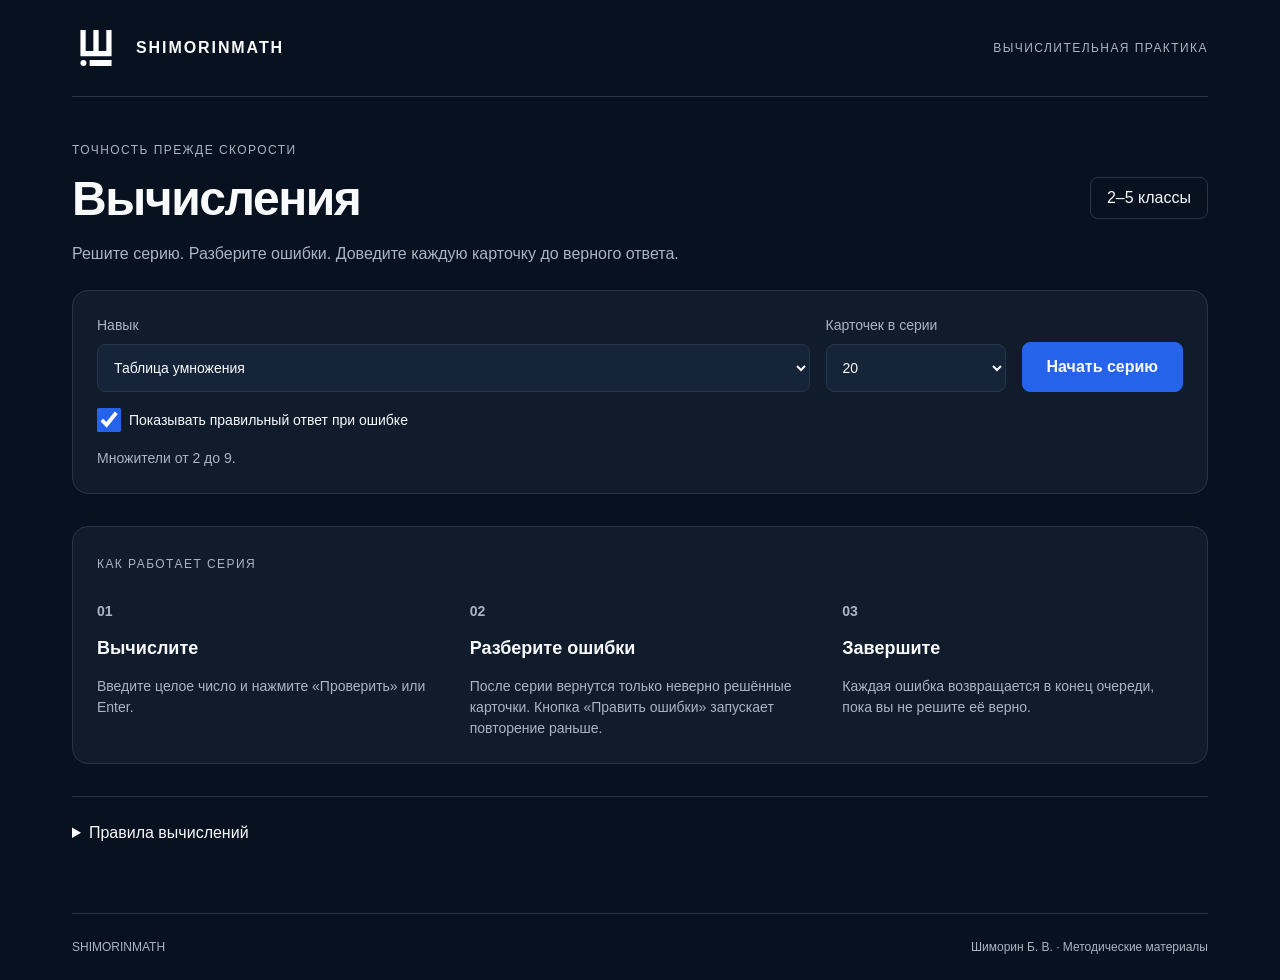
==== arithmetic/index.html @ 43466788 "Add SHIMORINMATH arithmetic card trainer with repeated error correction" ====
<!doctype html><html lang="ru"><head><meta charset="utf-8"><meta name="viewport" content="width=device-width,initial-scale=1"><title>Вычисления — SHIMORINMATH</title><link rel="icon" href="../SHIMORINMATH_Favicon.svg"><link rel="stylesheet" href="style.css"><script defer src="core.js"></script><script defer src="app.js"></script></head><body>
<div class="page"><header><div class="brand"><img src="SHIMORINMATH_Logo_White.svg" alt="" width="48" height="48"><span>SHIMORINMATH</span></div><span class="eyebrow">ВЫЧИСЛИТЕЛЬНАЯ ПРАКТИКА</span></header>
<main><div class="heading"><div><p class="eyebrow">ТОЧНОСТЬ ПРЕЖДЕ СКОРОСТИ</p><h1>Вычисления</h1><p class="lead">Решите серию. Разберите ошибки. Доведите каждую карточку до верного ответа.</p></div><span class="tag">2–5 классы</span></div>
<section class="settings" aria-label="Настройки"><label>Навык<select id="mode"></select></label><label>Карточек в серии<select id="count"><option>10</option><option selected>20</option><option>30</option><option>50</option></select></label><button id="start" class="primary">Начать серию</button><label class="toggle"><input id="reveal" type="checkbox" checked><span>Показывать правильный ответ при ошибке</span></label><p id="description"></p></section>
<section id="workspace" hidden><div class="status"><span id="phase"></span><span id="progressText"></span></div><progress id="progress" max="20" value="0" aria-label="Решённые карточки"></progress>
<div class="arena"><aside id="goodPile" class="pile good"><span class="pile-icon">✓</span><h2>Верно</h2><strong id="goodCount">0</strong><p id="correctedCount">Исправлено: 0</p><div class="stack"></div></aside>
<div class="center"><article id="card" class="card"><span id="cardLabel" class="eyebrow">НОВАЯ КАРТОЧКА</span><div id="expression" class="expression"></div><form id="answerForm"><label for="answer">Ваш ответ</label><input id="answer" type="text" inputmode="numeric" autocomplete="off" maxlength="4"><button id="check" class="primary" type="submit">Проверить</button></form><div id="feedback" role="status" aria-live="polite"></div><button id="continue" hidden class="primary">Продолжить →</button></article>
<div id="summary" hidden class="card"><span class="eyebrow">СЕРИЯ ЗАВЕРШЕНА</span><h2>Ошибок не осталось</h2><p id="result"></p><p id="recommendation"></p><button id="again" class="primary">Новая серия</button></div></div>
<aside id="badPile" class="pile bad"><span class="pile-icon">↻</span><h2>Ошибки</h2><strong id="badCount">0</strong><p>Возвращаются до верного решения</p><div class="stack"></div></aside></div><div class="actions"><button id="review">Править ошибки</button><span id="saveStatus">Прогресс сохраняется на этом устройстве</span></div></section>
<section id="intro" class="intro"><span class="eyebrow">КАК РАБОТАЕТ СЕРИЯ</span><div class="intro-grid"><div><b>01</b><h2>Вычислите</h2><p>Введите целое число и нажмите «Проверить» или Enter.</p></div><div><b>02</b><h2>Разберите ошибки</h2><p>После серии вернутся только неверно решённые карточки. Кнопка «Править ошибки» запускает повторение раньше.</p></div><div><b>03</b><h2>Завершите</h2><p>Каждая ошибка возвращается в конец очереди, пока вы не решите её верно.</p></div></div></section>
<details><summary>Правила вычислений</summary><p>Перед работой нужны знание разрядов и смысл четырёх арифметических действий. Таблица умножения — основа для внетабличных вычислений.</p><div class="rules"><p><b>Умножение:</b> разложите двузначный множитель на десятки и единицы: 14 × 6 = 10 × 6 + 4 × 6 = 84.</p><p><b>Деление:</b> разложите делимое на удобные слагаемые: 84 : 6 = 60 : 6 + 24 : 6 = 14. Проверьте умножением.</p><p><b>Сложение:</b> сначала дополните до десятка: 48 + 7 = 48 + 2 + 5 = 55.</p><p><b>Вычитание:</b> сначала дойдите до десятка: 52 − 8 = 52 − 2 − 6 = 44. Проверьте сложением.</p></div><p>Не теряйте перенесённый десяток. Исправление ошибок завершает тренировку, но не заменяет результат первой самостоятельной попытки.</p></details>
</main><footer><span>SHIMORINMATH</span><span>Шиморин Б. В. · Методические материалы</span></footer></div><dialog id="restartDialog"><h2>Начать новую серию?</h2><p>Текущая незавершённая серия будет заменена.</p><div class="actions"><button id="cancelRestart">Продолжить текущую</button><button id="confirmRestart" class="primary">Начать новую</button></div></dialog></body></html>
---- arithmetic/style.css ----
:root{color-scheme:dark;--bg:#08111F;--surface:#101C2C;--interactive:#16243A;--text:#F8FAFC;--muted:#A9B4C4;--line:#263548;--blue:#2563EB;--green:#16A34A;--red:#DC2626}*{box-sizing:border-box}body{margin:0;background:var(--bg);color:var(--text);font:16px/1.5 Manrope,Inter,Arial,sans-serif}button,input,select{font:inherit}button,select,input{min-height:48px;border:1px solid var(--line);border-radius:8px;background:var(--interactive);color:var(--text)}button{padding:12px 24px;cursor:pointer;font-weight:600}button:hover{border-color:var(--muted)}button:disabled{opacity:.45;cursor:default}.primary{background:var(--blue);border-color:var(--blue)}:focus-visible{outline:3px solid #A9B4C4;outline-offset:4px}[hidden]{display:none!important}.page{max-width:1200px;margin:auto;padding:24px 32px}header,.brand,.heading,.status,.actions,footer{display:flex;align-items:center;justify-content:space-between;gap:16px}.brand{justify-content:flex-start;font-weight:600;letter-spacing:.12em}header{padding-bottom:24px;border-bottom:1px solid var(--line)}.eyebrow{font-size:12px;letter-spacing:.12em;color:var(--muted)}.heading{padding:32px 0 24px}h1{font-size:48px;line-height:1.15;margin:8px 0 16px;letter-spacing:-.03em}h2{font-size:24px;margin:12px 0}.lead{max-width:650px;color:var(--muted);margin:0}.tag{border:1px solid var(--line);border-radius:8px;padding:8px 16px;white-space:nowrap}.settings{display:grid;grid-template-columns:minmax(0,1fr) 180px auto;gap:16px;background:var(--surface);padding:24px;border:1px solid var(--line);border-radius:16px}.settings label{display:flex;flex-direction:column;gap:8px;font-size:14px;color:var(--muted)}select{width:100%;padding:8px 12px}.settings>button{align-self:end}.settings .toggle{grid-column:1/-1;flex-direction:row;align-items:center;color:var(--text)}input[type=checkbox]{min-height:24px;width:24px;accent-color:var(--blue);margin:0}.settings p{grid-column:1/-1;margin:0;color:var(--muted);font-size:14px}.status{margin:24px 0 8px;color:var(--muted);font-size:14px}progress{width:100%;height:6px;display:block;accent-color:var(--blue);border:0}progress::-webkit-progress-bar{background:var(--line);border-radius:8px}progress::-webkit-progress-value{background:var(--blue);border-radius:8px}.arena{display:grid;grid-template-columns:1fr minmax(300px,440px) 1fr;gap:32px;align-items:center;padding:32px 0;overflow:hidden}.pile{text-align:center;position:relative;padding:24px 16px;border:1px solid var(--line);border-radius:16px;background:var(--surface)}.pile h2{font-size:18px;margin:8px 0}.pile strong{font-size:48px;line-height:1.2}.pile p{font-size:12px;color:var(--muted);min-height:36px;margin:12px 0}.pile-icon{font-size:24px}.good .pile-icon{color:var(--green)}.bad .pile-icon{color:var(--red)}.stack{height:12px;border-top:2px solid var(--line);border-bottom:2px solid var(--line);margin:16px 12px 0}.card{border:1px solid #3A4C63;border-radius:16px;background:var(--surface);padding:32px;text-align:center;box-shadow:0 16px 48px #0003;position:relative}.expression{font:64px/1.4 'STIX Two Math','Cambria Math',serif;white-space:nowrap;margin:24px -16px}#answerForm{display:grid;gap:12px}#answerForm label{font-size:14px;color:var(--muted)}#answer{width:100%;font-size:32px;text-align:center;height:64px}#feedback{font-size:16px;margin-top:16px;min-height:24px}#continue{width:100%;margin-top:16px}.good-text{border-top:2px solid var(--green);padding-top:12px}.bad-text{border-top:2px solid var(--red);padding-top:12px}.actions{flex-wrap:wrap}.actions span{color:var(--muted);font-size:12px}.intro{margin:32px 0;background:var(--surface);border:1px solid var(--line);border-radius:16px;padding:24px}.intro-grid{display:grid;grid-template-columns:repeat(3,1fr);gap:32px;margin-top:24px}.intro b{color:var(--muted);font-size:14px}.intro h2{font-size:18px}.intro p,details p{color:var(--muted);font-size:14px}.intro p{margin-bottom:0}details{margin:24px 0;border-top:1px solid var(--line);padding:24px 0}summary{cursor:pointer;min-height:44px}.rules{display:grid;grid-template-columns:1fr 1fr;gap:16px}footer{border-top:1px solid var(--line);padding-top:24px;color:var(--muted);font-size:12px}dialog{max-width:500px;background:var(--surface);color:var(--text);border:1px solid var(--line);border-radius:16px;padding:32px}dialog::backdrop{background:#0009}dialog .actions{margin-top:24px}.flying{pointer-events:none;z-index:9;position:fixed;margin:0;transition:transform .48s cubic-bezier(.4,0,.2,1),opacity .48s}.pile.pulse{outline:2px solid var(--blue)}@media(max-width:760px){.page{padding:16px}.heading{padding:24px 0}h1{font-size:32px}.tag,header>.eyebrow{display:none}.settings{grid-template-columns:1fr 120px;padding:16px}.settings>button{grid-column:1/-1}.arena{grid-template-columns:1fr 1fr;gap:16px;padding:24px 0}.center{grid-column:1/-1;grid-row:1}.pile{padding:12px}.pile strong{font-size:32px}.pile p{min-height:0;margin:4px 0}.pile-icon,.stack{display:none}.pile h2{margin:0}.card{padding:24px}.expression{font-size:48px}.intro-grid,.rules{grid-template-columns:1fr;gap:16px}.brand{font-size:14px}footer{align-items:flex-start;flex-direction:column;gap:8px}.status{gap:8px;font-size:12px}}@media(prefers-reduced-motion:reduce){*,*::before,*::after{transition:none!important;animation:none!important}}
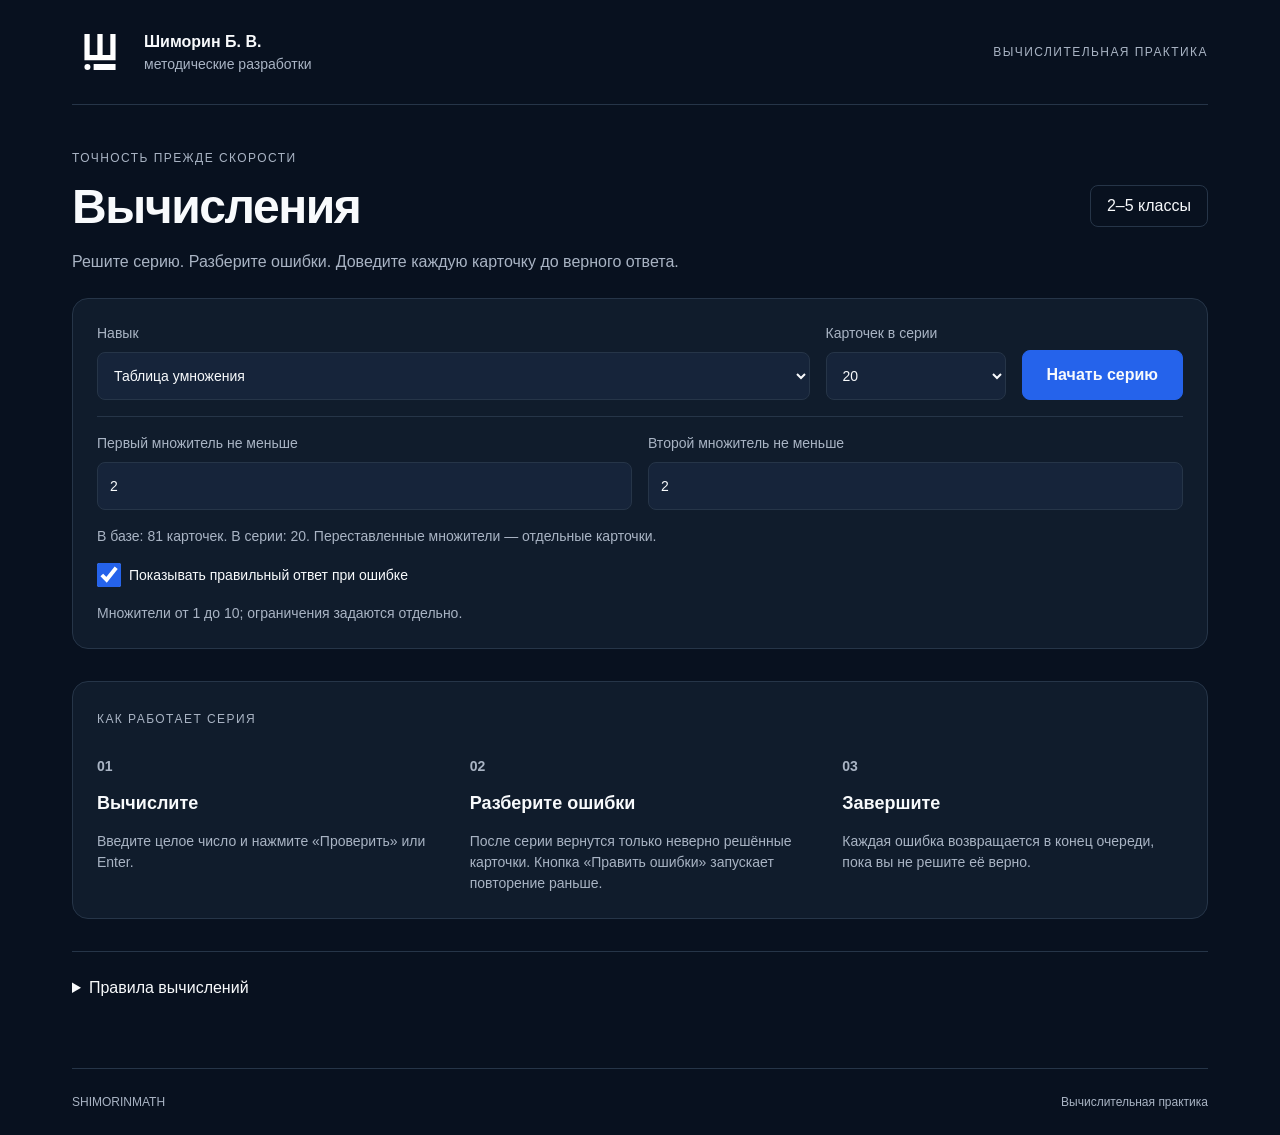
==== commit 351a5837: "Add brand logo motion and exhaustive multiplication banks with independent minimums" ====
--- a/arithmetic/index.html
+++ b/arithmetic/index.html
@@ -1,7 +1,7 @@
-<!doctype html><html lang="ru"><head><meta charset="utf-8"><meta name="viewport" content="width=device-width,initial-scale=1"><title>Вычисления — SHIMORINMATH</title><link rel="icon" href="../SHIMORINMATH_Favicon.svg"><link rel="stylesheet" href="style.css"><script defer src="core.js"></script><script defer src="app.js"></script></head><body>
-<div class="page"><header><div class="brand"><img src="SHIMORINMATH_Logo_White.svg" alt="" width="48" height="48"><span>SHIMORINMATH</span></div><span class="eyebrow">ВЫЧИСЛИТЕЛЬНАЯ ПРАКТИКА</span></header>
+<!doctype html><html lang="ru"><head><meta charset="utf-8"><meta name="viewport" content="width=device-width,initial-scale=1"><title>Вычисления — SHIMORINMATH</title><link rel="icon" href="../SHIMORINMATH_Favicon.svg"><link rel="stylesheet" href="style.css?v=2"><script defer src="core.js?v=2"></script><script defer src="app.js?v=2"></script></head><body>
+<div class="page"><header><div class="brand"><button id="logoButton" aria-label="Фирменный знак SHIMORINMATH: существует единственный"><img id="logo" src="SHIMORINMATH_Logo_White.svg" alt="" width="48" height="48"></button><span>Шиморин Б. В.<small>методические разработки</small></span></div><span class="eyebrow">ВЫЧИСЛИТЕЛЬНАЯ ПРАКТИКА</span></header>
 <main><div class="heading"><div><p class="eyebrow">ТОЧНОСТЬ ПРЕЖДЕ СКОРОСТИ</p><h1>Вычисления</h1><p class="lead">Решите серию. Разберите ошибки. Доведите каждую карточку до верного ответа.</p></div><span class="tag">2–5 классы</span></div>
-<section class="settings" aria-label="Настройки"><label>Навык<select id="mode"></select></label><label>Карточек в серии<select id="count"><option>10</option><option selected>20</option><option>30</option><option>50</option></select></label><button id="start" class="primary">Начать серию</button><label class="toggle"><input id="reveal" type="checkbox" checked><span>Показывать правильный ответ при ошибке</span></label><p id="description"></p></section>
+<section class="settings" aria-label="Настройки"><label>Навык<select id="mode"></select></label><label>Карточек в серии<select id="count"><option>10</option><option selected>20</option><option>30</option><option>50</option></select></label><button id="start" class="primary">Начать серию</button><div id="factorSettings" class="factor-settings"><label>Первый множитель не меньше<input id="minA" type="number" min="1" max="200" step="1" value="2"></label><label>Второй множитель не меньше<input id="minB" type="number" min="1" max="200" step="1" value="2"></label><p id="bankSize" role="status"></p></div><p id="settingsError" role="alert" hidden></p><label class="toggle"><input id="reveal" type="checkbox" checked><span>Показывать правильный ответ при ошибке</span></label><p id="description"></p></section>
 <section id="workspace" hidden><div class="status"><span id="phase"></span><span id="progressText"></span></div><progress id="progress" max="20" value="0" aria-label="Решённые карточки"></progress>
 <div class="arena"><aside id="goodPile" class="pile good"><span class="pile-icon">✓</span><h2>Верно</h2><strong id="goodCount">0</strong><p id="correctedCount">Исправлено: 0</p><div class="stack"></div></aside>
 <div class="center"><article id="card" class="card"><span id="cardLabel" class="eyebrow">НОВАЯ КАРТОЧКА</span><div id="expression" class="expression"></div><form id="answerForm"><label for="answer">Ваш ответ</label><input id="answer" type="text" inputmode="numeric" autocomplete="off" maxlength="4"><button id="check" class="primary" type="submit">Проверить</button></form><div id="feedback" role="status" aria-live="polite"></div><button id="continue" hidden class="primary">Продолжить →</button></article>
@@ -9,4 +9,4 @@
 <aside id="badPile" class="pile bad"><span class="pile-icon">↻</span><h2>Ошибки</h2><strong id="badCount">0</strong><p>Возвращаются до верного решения</p><div class="stack"></div></aside></div><div class="actions"><button id="review">Править ошибки</button><span id="saveStatus">Прогресс сохраняется на этом устройстве</span></div></section>
 <section id="intro" class="intro"><span class="eyebrow">КАК РАБОТАЕТ СЕРИЯ</span><div class="intro-grid"><div><b>01</b><h2>Вычислите</h2><p>Введите целое число и нажмите «Проверить» или Enter.</p></div><div><b>02</b><h2>Разберите ошибки</h2><p>После серии вернутся только неверно решённые карточки. Кнопка «Править ошибки» запускает повторение раньше.</p></div><div><b>03</b><h2>Завершите</h2><p>Каждая ошибка возвращается в конец очереди, пока вы не решите её верно.</p></div></div></section>
 <details><summary>Правила вычислений</summary><p>Перед работой нужны знание разрядов и смысл четырёх арифметических действий. Таблица умножения — основа для внетабличных вычислений.</p><div class="rules"><p><b>Умножение:</b> разложите двузначный множитель на десятки и единицы: 14 × 6 = 10 × 6 + 4 × 6 = 84.</p><p><b>Деление:</b> разложите делимое на удобные слагаемые: 84 : 6 = 60 : 6 + 24 : 6 = 14. Проверьте умножением.</p><p><b>Сложение:</b> сначала дополните до десятка: 48 + 7 = 48 + 2 + 5 = 55.</p><p><b>Вычитание:</b> сначала дойдите до десятка: 52 − 8 = 52 − 2 − 6 = 44. Проверьте сложением.</p></div><p>Не теряйте перенесённый десяток. Исправление ошибок завершает тренировку, но не заменяет результат первой самостоятельной попытки.</p></details>
-</main><footer><span>SHIMORINMATH</span><span>Шиморин Б. В. · Методические материалы</span></footer></div><dialog id="restartDialog"><h2>Начать новую серию?</h2><p>Текущая незавершённая серия будет заменена.</p><div class="actions"><button id="cancelRestart">Продолжить текущую</button><button id="confirmRestart" class="primary">Начать новую</button></div></dialog></body></html>
+</main><footer><span>SHIMORINMATH</span><span>Вычислительная практика</span></footer></div><dialog id="restartDialog"><h2>Начать новую серию?</h2><p>Текущая незавершённая серия будет заменена.</p><div class="actions"><button id="cancelRestart">Продолжить текущую</button><button id="confirmRestart" class="primary">Начать новую</button></div></dialog></body></html>
--- a/arithmetic/style.css
+++ b/arithmetic/style.css
@@ -1 +1,3 @@
 :root{color-scheme:dark;--bg:#08111F;--surface:#101C2C;--interactive:#16243A;--text:#F8FAFC;--muted:#A9B4C4;--line:#263548;--blue:#2563EB;--green:#16A34A;--red:#DC2626}*{box-sizing:border-box}body{margin:0;background:var(--bg);color:var(--text);font:16px/1.5 Manrope,Inter,Arial,sans-serif}button,input,select{font:inherit}button,select,input{min-height:48px;border:1px solid var(--line);border-radius:8px;background:var(--interactive);color:var(--text)}button{padding:12px 24px;cursor:pointer;font-weight:600}button:hover{border-color:var(--muted)}button:disabled{opacity:.45;cursor:default}.primary{background:var(--blue);border-color:var(--blue)}:focus-visible{outline:3px solid #A9B4C4;outline-offset:4px}[hidden]{display:none!important}.page{max-width:1200px;margin:auto;padding:24px 32px}header,.brand,.heading,.status,.actions,footer{display:flex;align-items:center;justify-content:space-between;gap:16px}.brand{justify-content:flex-start;font-weight:600;letter-spacing:.12em}header{padding-bottom:24px;border-bottom:1px solid var(--line)}.eyebrow{font-size:12px;letter-spacing:.12em;color:var(--muted)}.heading{padding:32px 0 24px}h1{font-size:48px;line-height:1.15;margin:8px 0 16px;letter-spacing:-.03em}h2{font-size:24px;margin:12px 0}.lead{max-width:650px;color:var(--muted);margin:0}.tag{border:1px solid var(--line);border-radius:8px;padding:8px 16px;white-space:nowrap}.settings{display:grid;grid-template-columns:minmax(0,1fr) 180px auto;gap:16px;background:var(--surface);padding:24px;border:1px solid var(--line);border-radius:16px}.settings label{display:flex;flex-direction:column;gap:8px;font-size:14px;color:var(--muted)}select{width:100%;padding:8px 12px}.settings>button{align-self:end}.settings .toggle{grid-column:1/-1;flex-direction:row;align-items:center;color:var(--text)}input[type=checkbox]{min-height:24px;width:24px;accent-color:var(--blue);margin:0}.settings p{grid-column:1/-1;margin:0;color:var(--muted);font-size:14px}.status{margin:24px 0 8px;color:var(--muted);font-size:14px}progress{width:100%;height:6px;display:block;accent-color:var(--blue);border:0}progress::-webkit-progress-bar{background:var(--line);border-radius:8px}progress::-webkit-progress-value{background:var(--blue);border-radius:8px}.arena{display:grid;grid-template-columns:1fr minmax(300px,440px) 1fr;gap:32px;align-items:center;padding:32px 0;overflow:hidden}.pile{text-align:center;position:relative;padding:24px 16px;border:1px solid var(--line);border-radius:16px;background:var(--surface)}.pile h2{font-size:18px;margin:8px 0}.pile strong{font-size:48px;line-height:1.2}.pile p{font-size:12px;color:var(--muted);min-height:36px;margin:12px 0}.pile-icon{font-size:24px}.good .pile-icon{color:var(--green)}.bad .pile-icon{color:var(--red)}.stack{height:12px;border-top:2px solid var(--line);border-bottom:2px solid var(--line);margin:16px 12px 0}.card{border:1px solid #3A4C63;border-radius:16px;background:var(--surface);padding:32px;text-align:center;box-shadow:0 16px 48px #0003;position:relative}.expression{font:64px/1.4 'STIX Two Math','Cambria Math',serif;white-space:nowrap;margin:24px -16px}#answerForm{display:grid;gap:12px}#answerForm label{font-size:14px;color:var(--muted)}#answer{width:100%;font-size:32px;text-align:center;height:64px}#feedback{font-size:16px;margin-top:16px;min-height:24px}#continue{width:100%;margin-top:16px}.good-text{border-top:2px solid var(--green);padding-top:12px}.bad-text{border-top:2px solid var(--red);padding-top:12px}.actions{flex-wrap:wrap}.actions span{color:var(--muted);font-size:12px}.intro{margin:32px 0;background:var(--surface);border:1px solid var(--line);border-radius:16px;padding:24px}.intro-grid{display:grid;grid-template-columns:repeat(3,1fr);gap:32px;margin-top:24px}.intro b{color:var(--muted);font-size:14px}.intro h2{font-size:18px}.intro p,details p{color:var(--muted);font-size:14px}.intro p{margin-bottom:0}details{margin:24px 0;border-top:1px solid var(--line);padding:24px 0}summary{cursor:pointer;min-height:44px}.rules{display:grid;grid-template-columns:1fr 1fr;gap:16px}footer{border-top:1px solid var(--line);padding-top:24px;color:var(--muted);font-size:12px}dialog{max-width:500px;background:var(--surface);color:var(--text);border:1px solid var(--line);border-radius:16px;padding:32px}dialog::backdrop{background:#0009}dialog .actions{margin-top:24px}.flying{pointer-events:none;z-index:9;position:fixed;margin:0;transition:transform .48s cubic-bezier(.4,0,.2,1),opacity .48s}.pile.pulse{outline:2px solid var(--blue)}@media(max-width:760px){.page{padding:16px}.heading{padding:24px 0}h1{font-size:32px}.tag,header>.eyebrow{display:none}.settings{grid-template-columns:1fr 120px;padding:16px}.settings>button{grid-column:1/-1}.arena{grid-template-columns:1fr 1fr;gap:16px;padding:24px 0}.center{grid-column:1/-1;grid-row:1}.pile{padding:12px}.pile strong{font-size:32px}.pile p{min-height:0;margin:4px 0}.pile-icon,.stack{display:none}.pile h2{margin:0}.card{padding:24px}.expression{font-size:48px}.intro-grid,.rules{grid-template-columns:1fr;gap:16px}.brand{font-size:14px}footer{align-items:flex-start;flex-direction:column;gap:8px}.status{gap:8px;font-size:12px}}@media(prefers-reduced-motion:reduce){*,*::before,*::after{transition:none!important;animation:none!important}}
+
+.brand{letter-spacing:0;font-size:16px}.brand small{display:block;color:var(--muted);font-size:14px;font-weight:400}.brand #logoButton{background:none;border:0;padding:4px;min-height:56px;width:56px;flex-shrink:0}.brand img{display:block;transform-origin:50% 50%}.logo-turn{animation:logo-turn 2.1s cubic-bezier(.4,0,.2,1)}@keyframes logo-turn{0%{transform:rotate(0)}28.571%{transform:rotate(-90deg)}71.429%{transform:rotate(-90deg)}100%{transform:rotate(0)}}.factor-settings{grid-column:1/-1;display:grid;grid-template-columns:1fr 1fr;gap:16px;border-top:1px solid var(--line);padding-top:16px}.factor-settings input{width:100%;padding:8px 12px}.factor-settings p{grid-column:1/-1}#settingsError{border-left:2px solid var(--red);padding-left:12px;color:var(--text)}@media(max-width:760px){.factor-settings{grid-template-columns:1fr}.factor-settings label{font-size:14px}.brand small{font-size:12px}.brand{font-size:14px}}
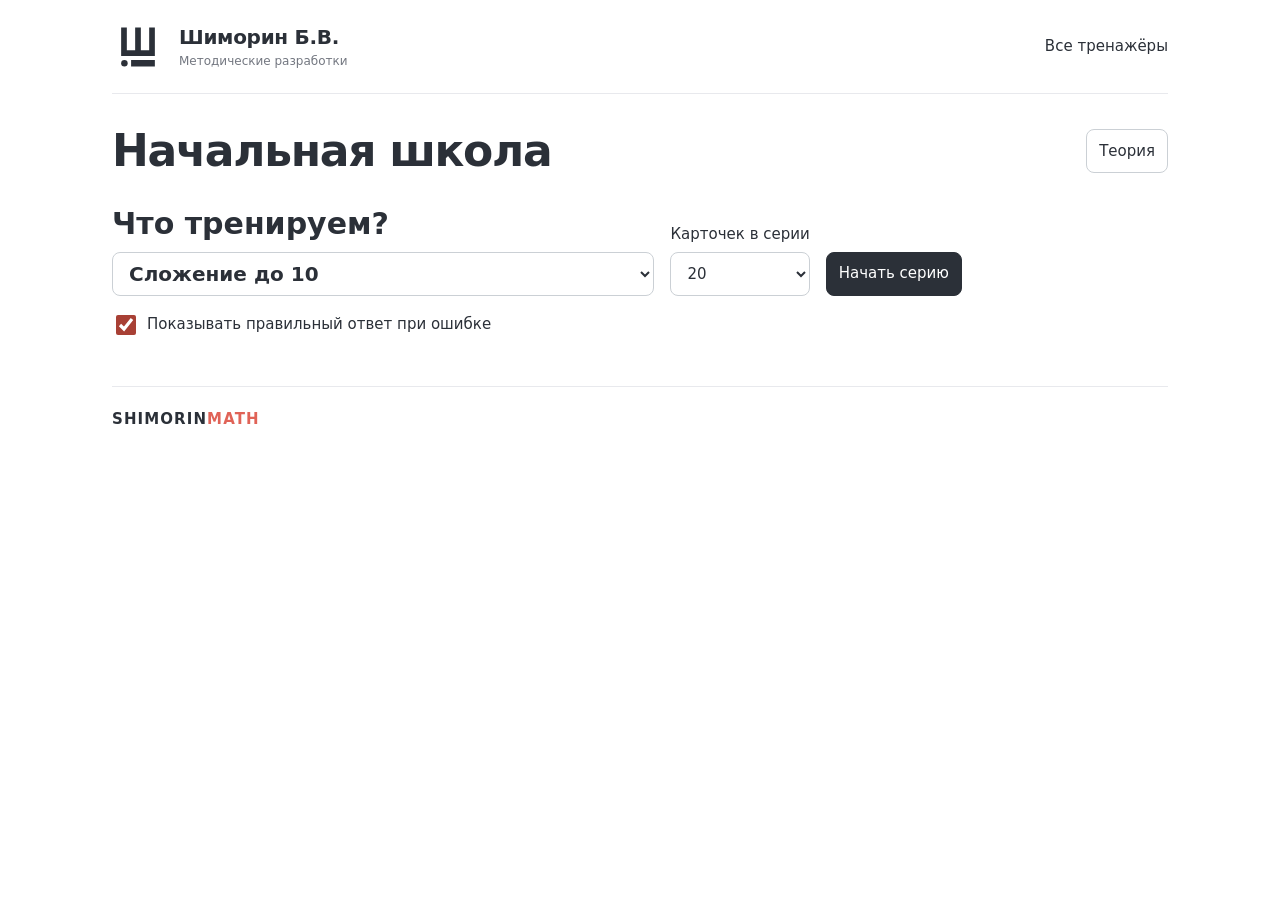
==== commit c63669ad: "Добавить в каталог тригонометрию и серию для начальной школы" ====
--- a/arithmetic/index.html
+++ b/arithmetic/index.html
@@ -1,12 +1,22 @@
-<!doctype html><html lang="ru"><head><meta charset="utf-8"><meta name="viewport" content="width=device-width,initial-scale=1"><title>Вычисления — SHIMORINMATH</title><link rel="icon" href="../SHIMORINMATH_Favicon.svg"><link rel="stylesheet" href="style.css?v=2"><script defer src="core.js?v=2"></script><script defer src="app.js?v=2"></script></head><body>
-<div class="page"><header><div class="brand"><button id="logoButton" aria-label="Фирменный знак SHIMORINMATH: существует единственный"><img id="logo" src="SHIMORINMATH_Logo_White.svg" alt="" width="48" height="48"></button><span>Шиморин Б. В.<small>методические разработки</small></span></div><span class="eyebrow">ВЫЧИСЛИТЕЛЬНАЯ ПРАКТИКА</span></header>
-<main><div class="heading"><div><p class="eyebrow">ТОЧНОСТЬ ПРЕЖДЕ СКОРОСТИ</p><h1>Вычисления</h1><p class="lead">Решите серию. Разберите ошибки. Доведите каждую карточку до верного ответа.</p></div><span class="tag">2–5 классы</span></div>
-<section class="settings" aria-label="Настройки"><label>Навык<select id="mode"></select></label><label>Карточек в серии<select id="count"><option>10</option><option selected>20</option><option>30</option><option>50</option></select></label><button id="start" class="primary">Начать серию</button><div id="factorSettings" class="factor-settings"><label>Первый множитель не меньше<input id="minA" type="number" min="1" max="200" step="1" value="2"></label><label>Второй множитель не меньше<input id="minB" type="number" min="1" max="200" step="1" value="2"></label><p id="bankSize" role="status"></p></div><p id="settingsError" role="alert" hidden></p><label class="toggle"><input id="reveal" type="checkbox" checked><span>Показывать правильный ответ при ошибке</span></label><p id="description"></p></section>
+<!doctype html>
+<html lang="ru"><head>
+<meta charset="utf-8"><meta name="viewport" content="width=device-width,initial-scale=1">
+<title>Начальная школа · SHIMORINMATH</title><link rel="icon" href="../SHIMORINMATH_Favicon.svg">
+<link rel="stylesheet" href="../catalog.css">
+<link rel="stylesheet" href="../catalog-identity.css">
+<link rel="stylesheet" href="../brand-details.css">
+<link rel="stylesheet" href="../trainer-scores.css">
+<script defer src="../brand-motion.js"></script>
+<link rel="stylesheet" href="style.css?v=3"><script defer src="core.js?v=3"></script><script defer src="app.js?v=3"></script>
+</head><body><a class="skip" href="#main">К заданиям</a><div class="page">
+<header class="site-header"><div class="author-identity"><button class="logo-trigger" type="button" data-animated-logo aria-label="Анимировать логотип Шиморина Б.В." title="Повернуть логотип" style="--logo-size:52px"><img data-logo-mark src="../brand-logo.svg" width="52" height="52" alt="Логотип Шиморина Б.В."></button><a class="author-copy" href="../" aria-label="Шиморин Б.В. Методические разработки — главная"><strong>Шиморин Б.В.</strong><small>Методические разработки</small></a></div><a href="../">Все тренажёры</a></header>
+<main id="main">
+<div class="heading"><h1>Начальная школа</h1><button id="openTheory">Теория</button></div><section class="settings" aria-label="Настройки"><label class="mode-label">Что тренируем?<select id="mode"></select></label><label>Карточек в серии<select id="count"><option>10</option><option selected>20</option><option>30</option><option>50</option></select></label><button id="start" class="primary">Начать серию</button><div id="factorSettings" class="factor-settings"><label>Первый множитель не меньше<input id="minA" type="number" min="1" max="200" step="1" value="2"></label><label>Второй множитель не меньше<input id="minB" type="number" min="1" max="200" step="1" value="2"></label><p id="bankSize" role="status"></p></div><p id="settingsError" role="alert" hidden></p><label class="toggle"><input id="reveal" type="checkbox" checked><span>Показывать правильный ответ при ошибке</span></label></section>
 <section id="workspace" hidden><div class="status"><span id="phase"></span><span id="progressText"></span></div><progress id="progress" max="20" value="0" aria-label="Решённые карточки"></progress>
-<div class="arena"><aside id="goodPile" class="pile good"><span class="pile-icon">✓</span><h2>Верно</h2><strong id="goodCount">0</strong><p id="correctedCount">Исправлено: 0</p><div class="stack"></div></aside>
-<div class="center"><article id="card" class="card"><span id="cardLabel" class="eyebrow">НОВАЯ КАРТОЧКА</span><div id="expression" class="expression"></div><form id="answerForm"><label for="answer">Ваш ответ</label><input id="answer" type="text" inputmode="numeric" autocomplete="off" maxlength="4"><button id="check" class="primary" type="submit">Проверить</button></form><div id="feedback" role="status" aria-live="polite"></div><button id="continue" hidden class="primary">Продолжить →</button></article>
+<div class="trainer-scores" role="group" aria-label="Первые попытки в этой серии"><span class="trainer-score trainer-score--correct"><span aria-hidden="true">🔥</span> Верно <span aria-hidden="true">·</span> <strong id="goodCount">0</strong></span>
+<span class="trainer-score trainer-score--incorrect"><span aria-hidden="true">💩</span> Ошибки <span aria-hidden="true">·</span> <strong id="badCount">0</strong></span> <button id="resetScores">Сбросить счётчики</button></div><div class="center"><article id="card" class="card"><span id="cardLabel" class="eyebrow">НОВАЯ КАРТОЧКА</span><div id="expression" class="expression"></div><form id="answerForm"><label for="answer">Ваш ответ</label><input id="answer" type="text" inputmode="numeric" autocomplete="off" maxlength="4"><button id="check" class="primary" type="submit">Проверить</button></form><div id="feedback" role="status" aria-live="polite"></div><button id="continue" hidden class="primary">Продолжить</button></article>
 <div id="summary" hidden class="card"><span class="eyebrow">СЕРИЯ ЗАВЕРШЕНА</span><h2>Ошибок не осталось</h2><p id="result"></p><p id="recommendation"></p><button id="again" class="primary">Новая серия</button></div></div>
-<aside id="badPile" class="pile bad"><span class="pile-icon">↻</span><h2>Ошибки</h2><strong id="badCount">0</strong><p>Возвращаются до верного решения</p><div class="stack"></div></aside></div><div class="actions"><button id="review">Править ошибки</button><span id="saveStatus">Прогресс сохраняется на этом устройстве</span></div></section>
-<section id="intro" class="intro"><span class="eyebrow">КАК РАБОТАЕТ СЕРИЯ</span><div class="intro-grid"><div><b>01</b><h2>Вычислите</h2><p>Введите целое число и нажмите «Проверить» или Enter.</p></div><div><b>02</b><h2>Разберите ошибки</h2><p>После серии вернутся только неверно решённые карточки. Кнопка «Править ошибки» запускает повторение раньше.</p></div><div><b>03</b><h2>Завершите</h2><p>Каждая ошибка возвращается в конец очереди, пока вы не решите её верно.</p></div></div></section>
-<details><summary>Правила вычислений</summary><p>Перед работой нужны знание разрядов и смысл четырёх арифметических действий. Таблица умножения — основа для внетабличных вычислений.</p><div class="rules"><p><b>Умножение:</b> разложите двузначный множитель на десятки и единицы: 14 × 6 = 10 × 6 + 4 × 6 = 84.</p><p><b>Деление:</b> разложите делимое на удобные слагаемые: 84 : 6 = 60 : 6 + 24 : 6 = 14. Проверьте умножением.</p><p><b>Сложение:</b> сначала дополните до десятка: 48 + 7 = 48 + 2 + 5 = 55.</p><p><b>Вычитание:</b> сначала дойдите до десятка: 52 − 8 = 52 − 2 − 6 = 44. Проверьте сложением.</p></div><p>Не теряйте перенесённый десяток. Исправление ошибок завершает тренировку, но не заменяет результат первой самостоятельной попытки.</p></details>
-</main><footer><span>SHIMORINMATH</span><span>Вычислительная практика</span></footer></div><dialog id="restartDialog"><h2>Начать новую серию?</h2><p>Текущая незавершённая серия будет заменена.</p><div class="actions"><button id="cancelRestart">Продолжить текущую</button><button id="confirmRestart" class="primary">Начать новую</button></div></dialog></body></html>
+<div class="actions"><button id="review">Править ошибки</button><span id="saveStatus" role="status"></span></div></section><dialog id="theory" aria-labelledby="rulesTitle"><h2 id="rulesTitle">Теория</h2><p>Состав числа помогает считать до 20. Например, 8 + 5 = 8 + 2 + 3 = 13, а 13 − 5 = 13 − 3 − 2 = 8.</p><p>Перед работой нужны знание разрядов и смысл четырёх арифметических действий. Таблица умножения — основа для внетабличных вычислений.</p><div class="rules"><p><b>Умножение:</b> разложите двузначный множитель на десятки и единицы: 14 × 6 = 10 × 6 + 4 × 6 = 84.</p><p><b>Деление:</b> разложите делимое на удобные слагаемые: 84 : 6 = 60 : 6 + 24 : 6 = 14. Проверьте умножением.</p><p><b>Сложение:</b> сначала дополните до десятка: 48 + 7 = 48 + 2 + 5 = 55.</p><p><b>Вычитание:</b> сначала дойдите до десятка: 52 − 8 = 52 − 2 − 6 = 44. Проверьте сложением.</p></div><p>Не теряйте перенесённый десяток. Исправление ошибок завершает тренировку, но не заменяет результат первой самостоятельной попытки.</p><form method="dialog"><button>Закрыть</button></form></dialog><dialog id="restartDialog"><h2>Начать новую серию?</h2><p>Текущая незавершённая серия будет заменена.</p><div class="actions"><button id="cancelRestart">Продолжить текущую</button><button id="confirmRestart" class="primary">Начать новую</button></div></dialog>
+</main>
+<footer class="site-footer"><span class="shimorin-wordmark" aria-label="SHIMORINMATH"><span>SHIMORIN</span><span class="wordmark-accent">MATH</span></span></footer>
+</div></body></html>
--- a/catalog.css
+++ b/catalog.css
@@ -0,0 +1,3 @@
+:root{--coral:#E06357;--ink:#2B3038;--muted:#737780;--line:#e8e9ed;--pale:#fff7f5}
+*{box-sizing:border-box}html{color-scheme:light}body{margin:0;background:#fff;color:var(--ink);font:15px/1.5 system-ui,-apple-system,"Segoe UI",Arial,sans-serif}a{color:inherit;text-decoration:none}a:focus-visible{outline:2px solid var(--coral);outline-offset:5px}.page{max-width:1120px;margin:0 auto;padding:0 32px}.site-header{display:flex;align-items:center;justify-content:space-between;gap:24px;min-height:94px;border-bottom:1px solid var(--line)}main{padding:56px 0 52px}h1{font-size:clamp(30px,4vw,44px);line-height:1.15;letter-spacing:-1.3px;font-weight:650;margin:0 0 33px}.trainer-grid{display:grid;grid-template-columns:repeat(2,minmax(0,1fr));gap:20px}.trainer-card{position:relative;display:flex;flex-direction:column;min-width:0;min-height:270px;padding:25px 27px 23px;border:1px solid var(--line);border-radius:15px;transition:border-color .18s,background .18s}.trainer-card:hover{border-color:#e9afa7;background:#fffcfb}.card-top{display:flex;align-items:center;justify-content:space-between;gap:18px;margin-bottom:23px}.card-icon{width:92px;height:66px;color:var(--coral);flex-shrink:0}.card-icon .grid{stroke:#eeeeF1;stroke-width:1;fill:none}.card-icon .axes{stroke:#c3c6cc;stroke-width:1.2;fill:none}.card-icon .plot{stroke:currentColor;stroke-width:2.2;fill:none;stroke-linecap:round;stroke-linejoin:round}.card-icon .ink{stroke:var(--ink)}.card-number{align-self:flex-start;color:#92959d;font-size:11px;font-variant-numeric:tabular-nums;letter-spacing:1px}h2{margin:0 0 8px;font-size:23px;line-height:1.25;letter-spacing:-.5px;font-weight:650}.trainer-card p{margin:0 0 23px;max-width:370px;color:var(--muted);font-size:13px;line-height:1.65}.open{margin-top:auto;display:flex;align-items:center;justify-content:space-between;color:#b34c41;font-size:13px;font-weight:600}.open span:last-child{font-size:22px;font-weight:400;line-height:1}.formula-icon{width:auto;min-width:92px;display:grid;place-items:center;font:italic 29px/1.1 "Cambria Math",Georgia,serif;color:var(--coral);height:66px}.site-footer{border-top:1px solid var(--line);padding:22px 0 25px;font-size:10px;font-weight:650;color:#92959d;letter-spacing:1.4px}.skip{position:fixed;top:-100px;left:12px;padding:10px;background:white;z-index:2}.skip:focus{top:12px}@media(max-width:680px){.page{padding:0 20px}.site-header{min-height:82px;gap:15px}main{padding:35px 0}.trainer-grid{grid-template-columns:1fr;gap:14px}h1{margin-bottom:24px;font-size:32px}.trainer-card{min-height:240px;padding:22px}.card-top{margin-bottom:18px}h2{font-size:22px}.trainer-card p{font-size:13px;margin-bottom:19px}}@media(prefers-reduced-motion:reduce){*{transition:none!important}}
+
--- a/catalog-identity.css
+++ b/catalog-identity.css
@@ -0,0 +1 @@
+.author-identity{display:inline-flex;align-items:center;gap:15px;min-width:0;color:var(--ink);line-height:1.3}.author-identity img{display:block;width:52px;height:52px;flex:0 0 52px}.author-identity strong{display:block;font-size:20px;font-weight:650;letter-spacing:-.3px}.author-identity small{display:block;margin-top:4px;font-size:12px;font-weight:400;color:var(--muted)}@media(max-width:680px){.author-identity{gap:12px}.author-identity img{width:44px;height:44px;flex-basis:44px}.author-identity strong{font-size:18px}.author-identity small{font-size:11px}}
--- a/brand-details.css
+++ b/brand-details.css
@@ -0,0 +1 @@
+.logo-trigger{display:inline-grid;place-items:center;flex:0 0 auto;width:var(--logo-size,52px);height:var(--logo-size,52px);padding:0;border:0;border-radius:7px;background:transparent;color:inherit;box-shadow:none;cursor:pointer;line-height:1;vertical-align:middle;touch-action:manipulation}.logo-trigger:hover,.logo-trigger:active{background:transparent;box-shadow:none;transform:none}.logo-trigger:focus-visible{outline:2px solid #E06357;outline-offset:4px}.logo-trigger [data-logo-mark]{display:block;width:100%;height:100%;transform-origin:50% 50%}.logo-trigger [data-logo-mark].signature-turn{animation:signature-turn 2.1s cubic-bezier(.4,0,.2,1) both}@keyframes signature-turn{0%{transform:rotate(0deg)}28.571%{transform:rotate(-90deg)}71.429%{transform:rotate(-90deg)}100%{transform:rotate(0deg)}}.shimorin-wordmark{display:inline-block;color:#2B3038;font:800 15px/1.4 system-ui,-apple-system,"Segoe UI",Arial,sans-serif;letter-spacing:1.1px;white-space:nowrap}.shimorin-wordmark .wordmark-accent{color:#E06357}.shimorin-wordmark>span{font:inherit;letter-spacing:inherit}@media(max-width:680px){.author-identity .logo-trigger{width:44px;height:44px}}@media(max-width:650px){.sidebar .author-logo.logo-trigger{width:38px;height:38px}}@media(prefers-reduced-motion:reduce){.logo-trigger [data-logo-mark].signature-turn{animation:none!important}}
--- a/trainer-scores.css
+++ b/trainer-scores.css
@@ -0,0 +1,25 @@
+.trainer-scores {
+  display: flex;
+  flex-wrap: wrap;
+  align-items: center;
+  gap: 8px;
+}
+.trainer-score {
+  display: inline-flex;
+  align-items: center;
+  gap: 8px;
+  min-height: 40px;
+  padding: 4px 12px;
+  border-radius: 8px;
+  background: #f3f4f5;
+  color: #515963;
+  font: 600 16px/1.25 Manrope, Inter, Arial, sans-serif;
+  white-space: nowrap;
+}
+.trainer-score--correct { background: #edf7ef; color: #16653b; }
+.trainer-score--incorrect { background: #fff0f0; color: #a32934; }
+.trainer-score strong {
+  font-size: 20px;
+  font-weight: 700;
+  font-variant-numeric: tabular-nums;
+}
--- a/arithmetic/style.css
+++ b/arithmetic/style.css
@@ -1,3 +1,34 @@
-:root{color-scheme:dark;--bg:#08111F;--surface:#101C2C;--interactive:#16243A;--text:#F8FAFC;--muted:#A9B4C4;--line:#263548;--blue:#2563EB;--green:#16A34A;--red:#DC2626}*{box-sizing:border-box}body{margin:0;background:var(--bg);color:var(--text);font:16px/1.5 Manrope,Inter,Arial,sans-serif}button,input,select{font:inherit}button,select,input{min-height:48px;border:1px solid var(--line);border-radius:8px;background:var(--interactive);color:var(--text)}button{padding:12px 24px;cursor:pointer;font-weight:600}button:hover{border-color:var(--muted)}button:disabled{opacity:.45;cursor:default}.primary{background:var(--blue);border-color:var(--blue)}:focus-visible{outline:3px solid #A9B4C4;outline-offset:4px}[hidden]{display:none!important}.page{max-width:1200px;margin:auto;padding:24px 32px}header,.brand,.heading,.status,.actions,footer{display:flex;align-items:center;justify-content:space-between;gap:16px}.brand{justify-content:flex-start;font-weight:600;letter-spacing:.12em}header{padding-bottom:24px;border-bottom:1px solid var(--line)}.eyebrow{font-size:12px;letter-spacing:.12em;color:var(--muted)}.heading{padding:32px 0 24px}h1{font-size:48px;line-height:1.15;margin:8px 0 16px;letter-spacing:-.03em}h2{font-size:24px;margin:12px 0}.lead{max-width:650px;color:var(--muted);margin:0}.tag{border:1px solid var(--line);border-radius:8px;padding:8px 16px;white-space:nowrap}.settings{display:grid;grid-template-columns:minmax(0,1fr) 180px auto;gap:16px;background:var(--surface);padding:24px;border:1px solid var(--line);border-radius:16px}.settings label{display:flex;flex-direction:column;gap:8px;font-size:14px;color:var(--muted)}select{width:100%;padding:8px 12px}.settings>button{align-self:end}.settings .toggle{grid-column:1/-1;flex-direction:row;align-items:center;color:var(--text)}input[type=checkbox]{min-height:24px;width:24px;accent-color:var(--blue);margin:0}.settings p{grid-column:1/-1;margin:0;color:var(--muted);font-size:14px}.status{margin:24px 0 8px;color:var(--muted);font-size:14px}progress{width:100%;height:6px;display:block;accent-color:var(--blue);border:0}progress::-webkit-progress-bar{background:var(--line);border-radius:8px}progress::-webkit-progress-value{background:var(--blue);border-radius:8px}.arena{display:grid;grid-template-columns:1fr minmax(300px,440px) 1fr;gap:32px;align-items:center;padding:32px 0;overflow:hidden}.pile{text-align:center;position:relative;padding:24px 16px;border:1px solid var(--line);border-radius:16px;background:var(--surface)}.pile h2{font-size:18px;margin:8px 0}.pile strong{font-size:48px;line-height:1.2}.pile p{font-size:12px;color:var(--muted);min-height:36px;margin:12px 0}.pile-icon{font-size:24px}.good .pile-icon{color:var(--green)}.bad .pile-icon{color:var(--red)}.stack{height:12px;border-top:2px solid var(--line);border-bottom:2px solid var(--line);margin:16px 12px 0}.card{border:1px solid #3A4C63;border-radius:16px;background:var(--surface);padding:32px;text-align:center;box-shadow:0 16px 48px #0003;position:relative}.expression{font:64px/1.4 'STIX Two Math','Cambria Math',serif;white-space:nowrap;margin:24px -16px}#answerForm{display:grid;gap:12px}#answerForm label{font-size:14px;color:var(--muted)}#answer{width:100%;font-size:32px;text-align:center;height:64px}#feedback{font-size:16px;margin-top:16px;min-height:24px}#continue{width:100%;margin-top:16px}.good-text{border-top:2px solid var(--green);padding-top:12px}.bad-text{border-top:2px solid var(--red);padding-top:12px}.actions{flex-wrap:wrap}.actions span{color:var(--muted);font-size:12px}.intro{margin:32px 0;background:var(--surface);border:1px solid var(--line);border-radius:16px;padding:24px}.intro-grid{display:grid;grid-template-columns:repeat(3,1fr);gap:32px;margin-top:24px}.intro b{color:var(--muted);font-size:14px}.intro h2{font-size:18px}.intro p,details p{color:var(--muted);font-size:14px}.intro p{margin-bottom:0}details{margin:24px 0;border-top:1px solid var(--line);padding:24px 0}summary{cursor:pointer;min-height:44px}.rules{display:grid;grid-template-columns:1fr 1fr;gap:16px}footer{border-top:1px solid var(--line);padding-top:24px;color:var(--muted);font-size:12px}dialog{max-width:500px;background:var(--surface);color:var(--text);border:1px solid var(--line);border-radius:16px;padding:32px}dialog::backdrop{background:#0009}dialog .actions{margin-top:24px}.flying{pointer-events:none;z-index:9;position:fixed;margin:0;transition:transform .48s cubic-bezier(.4,0,.2,1),opacity .48s}.pile.pulse{outline:2px solid var(--blue)}@media(max-width:760px){.page{padding:16px}.heading{padding:24px 0}h1{font-size:32px}.tag,header>.eyebrow{display:none}.settings{grid-template-columns:1fr 120px;padding:16px}.settings>button{grid-column:1/-1}.arena{grid-template-columns:1fr 1fr;gap:16px;padding:24px 0}.center{grid-column:1/-1;grid-row:1}.pile{padding:12px}.pile strong{font-size:32px}.pile p{min-height:0;margin:4px 0}.pile-icon,.stack{display:none}.pile h2{margin:0}.card{padding:24px}.expression{font-size:48px}.intro-grid,.rules{grid-template-columns:1fr;gap:16px}.brand{font-size:14px}footer{align-items:flex-start;flex-direction:column;gap:8px}.status{gap:8px;font-size:12px}}@media(prefers-reduced-motion:reduce){*,*::before,*::after{transition:none!important;animation:none!important}}
-
-.brand{letter-spacing:0;font-size:16px}.brand small{display:block;color:var(--muted);font-size:14px;font-weight:400}.brand #logoButton{background:none;border:0;padding:4px;min-height:56px;width:56px;flex-shrink:0}.brand img{display:block;transform-origin:50% 50%}.logo-turn{animation:logo-turn 2.1s cubic-bezier(.4,0,.2,1)}@keyframes logo-turn{0%{transform:rotate(0)}28.571%{transform:rotate(-90deg)}71.429%{transform:rotate(-90deg)}100%{transform:rotate(0)}}.factor-settings{grid-column:1/-1;display:grid;grid-template-columns:1fr 1fr;gap:16px;border-top:1px solid var(--line);padding-top:16px}.factor-settings input{width:100%;padding:8px 12px}.factor-settings p{grid-column:1/-1}#settingsError{border-left:2px solid var(--red);padding-left:12px;color:var(--text)}@media(max-width:760px){.factor-settings{grid-template-columns:1fr}.factor-settings label{font-size:14px}.brand small{font-size:12px}.brand{font-size:14px}}
+main {padding:32px 0 48px}
+h1 {margin:0}
+.heading,.actions,.status {display:flex;align-items:center;justify-content:space-between;gap:16px;flex-wrap:wrap}
+.heading {margin-bottom:24px}
+button,select,input {font:inherit;color:inherit;border:1px solid #cbd0d5;border-radius:8px;background:white;min-height:44px;padding:8px 12px}
+button,select {cursor:pointer}
+.primary {background:var(--ink);color:white;border-color:var(--ink)}
+:focus-visible {outline:2px solid #a84035;outline-offset:3px}
+[hidden] {display:none!important}
+button:disabled {opacity:.5;cursor:default}
+.settings {display:grid;grid-template-columns:minmax(0,1fr) auto auto;align-items:end;gap:16px;max-width:850px}
+.settings label {display:grid;gap:6px}
+.settings .mode-label {font-size:clamp(22px,3vw,30px);font-weight:650}
+.mode-label select {font-size:20px}
+.settings select,.settings input {width:100%;min-width:0}
+.factor-settings {grid-column:1/-1;display:grid;grid-template-columns:repeat(2,minmax(0,1fr));gap:12px}
+.factor-settings p,.settings p {margin:0;grid-column:1/-1}
+.settings .toggle {grid-column:1/-1;display:flex;align-items:center;gap:8px}
+.toggle input {width:20px;min-height:20px;accent-color:#a84035}
+#workspace {max-width:850px;margin-top:24px}
+progress {width:100%;height:8px;accent-color:#16653b}
+.trainer-scores {margin:12px 0}
+.card {border:1px solid var(--line);border-radius:16px;padding:clamp(16px,4vw,32px)}
+.eyebrow,.status {font-size:14px;color:#515963}
+.expression {font:600 clamp(36px,8vw,60px)/1.3 'STIX Two Math','Cambria Math',serif;margin:12px 0}
+#answerForm {display:flex;align-items:center;gap:8px;flex-wrap:wrap}
+#answer {width:6em;font-size:20px}
+#feedback:not(:empty) {margin:12px 0}
+.good-text {color:#16653b}
+.bad-text,#settingsError {color:#a32934}
+.actions {margin-top:12px}
+dialog {max-width:min(600px,calc(100% - 24px));max-height:85vh;padding:24px;border:1px solid var(--line);border-radius:16px;color:var(--ink)}
+dialog::backdrop {background:#2b303866}
+@media(max-width:650px){.settings{grid-template-columns:1fr 1fr}.settings .mode-label{grid-column:1/-1}.factor-settings{grid-template-columns:1fr}.status{gap:4px}}
